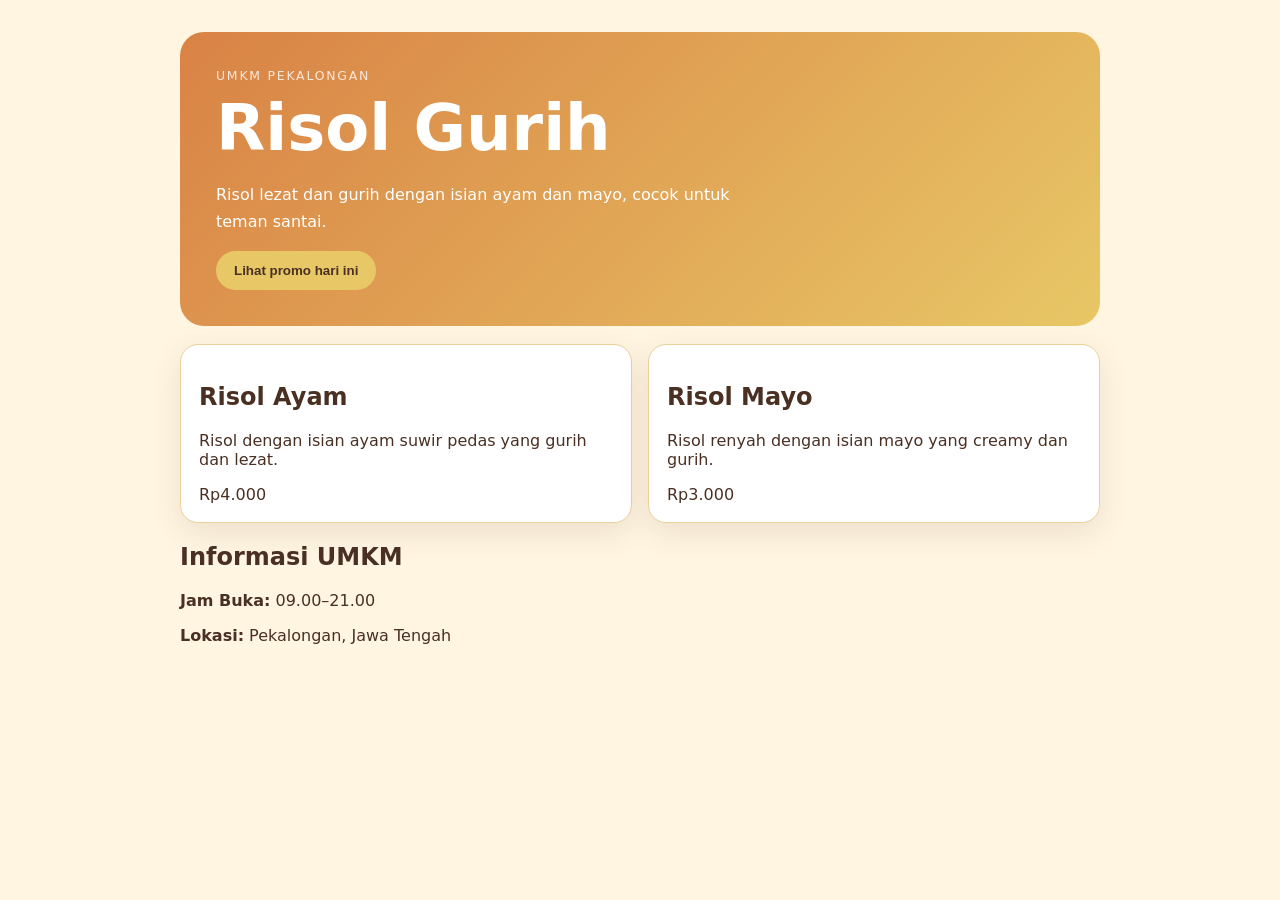
==== index.html @ 4b2d36df "feat: finalisasi website Risol Gurih" ====
<!DOCTYPE html>
<html lang="id">
    <head>
        <meta charset="utf-8">
        <meta name="viewport" content="width=device-width, initial-scale=1">
        <title>Risol gurih Website UMKM</title>
        <link rel="stylesheet" href="css/style.css"/>
    </head>
<body>
    <main class="page">
        <section class="hero">
            <p class="eyebrow">UMKM Pekalongan</p>
            <h1>Risol Gurih</h1>
            <p class="lead">
                Risol lezat dan gurih dengan isian ayam dan mayo, cocok untuk teman santai.
            </p>
            <button id="promoButton" class="cta-button">
                Lihat promo hari ini
            </button>
        </section>

        <section class="products" aria-label="Produk unggulan">
            <article class="product-card">
                <h2>Risol Ayam</h2>
                <p>Risol dengan isian ayam suwir pedas yang gurih dan lezat.</p>
                <span>Rp4.000</span>
            </article>

            <article class="product-card">
                <h2>Risol Mayo</h2>
                <p>Risol renyah dengan isian mayo yang creamy dan gurih.</p>
                <span>Rp3.000</span>
            </article>
        </section>

        <section class="info">
            <h2>Informasi UMKM</h2>
            <p><strong>Jam Buka:</strong> 09.00–21.00</p>
            <p><strong>Lokasi:</strong> Pekalongan, Jawa Tengah</p>
        </section>
    </main>

    <script src="js/script.js"></script>
</body>
</html>
---- css/style.css ----
body {
  margin: 0;
  background: #fff5e1;
  color: #4a3022;
  font-family: system-ui, -apple-system, BlinkMacSystemFont, "Segoe UI", sans-serif;
}

.page {
  max-width: 920px;
  margin: 0 auto;
  padding: 32px 20px;
}

.hero {
  border-radius: 24px;
  background: linear-gradient(135deg, #d98245, #e8c766);
  color: white;
  padding: 36px;
}

.eyebrow {
  margin: 0 0 8px;
  text-transform: uppercase;
  letter-spacing: 0.14em;
  font-size: 0.78rem;
  opacity: 0.8;
}

h1 {
  margin: 0;
  font-size: clamp(2.4rem, 8vw, 4rem);
}

.lead {
  max-width: 560px;
  line-height: 1.7;
}

.cta-button {
  border: 0;
  border-radius: 999px;
  background: #e8c766;
  color: #4a3022;
  padding: 12px 18px;
  font-weight: 700;
  cursor: pointer;
}

.products {
  display: grid;
  grid-template-columns: repeat(auto-fit, minmax(220px, 1fr));
  gap: 16px;
  margin-top: 18px;
}

.product-card {
  border: 1px solid #ead09a;
  border-radius: 18px;
  background: white;
  padding: 18px;
  box-shadow: 0 10px 30px rgb(74 48 34 / 10%);
}
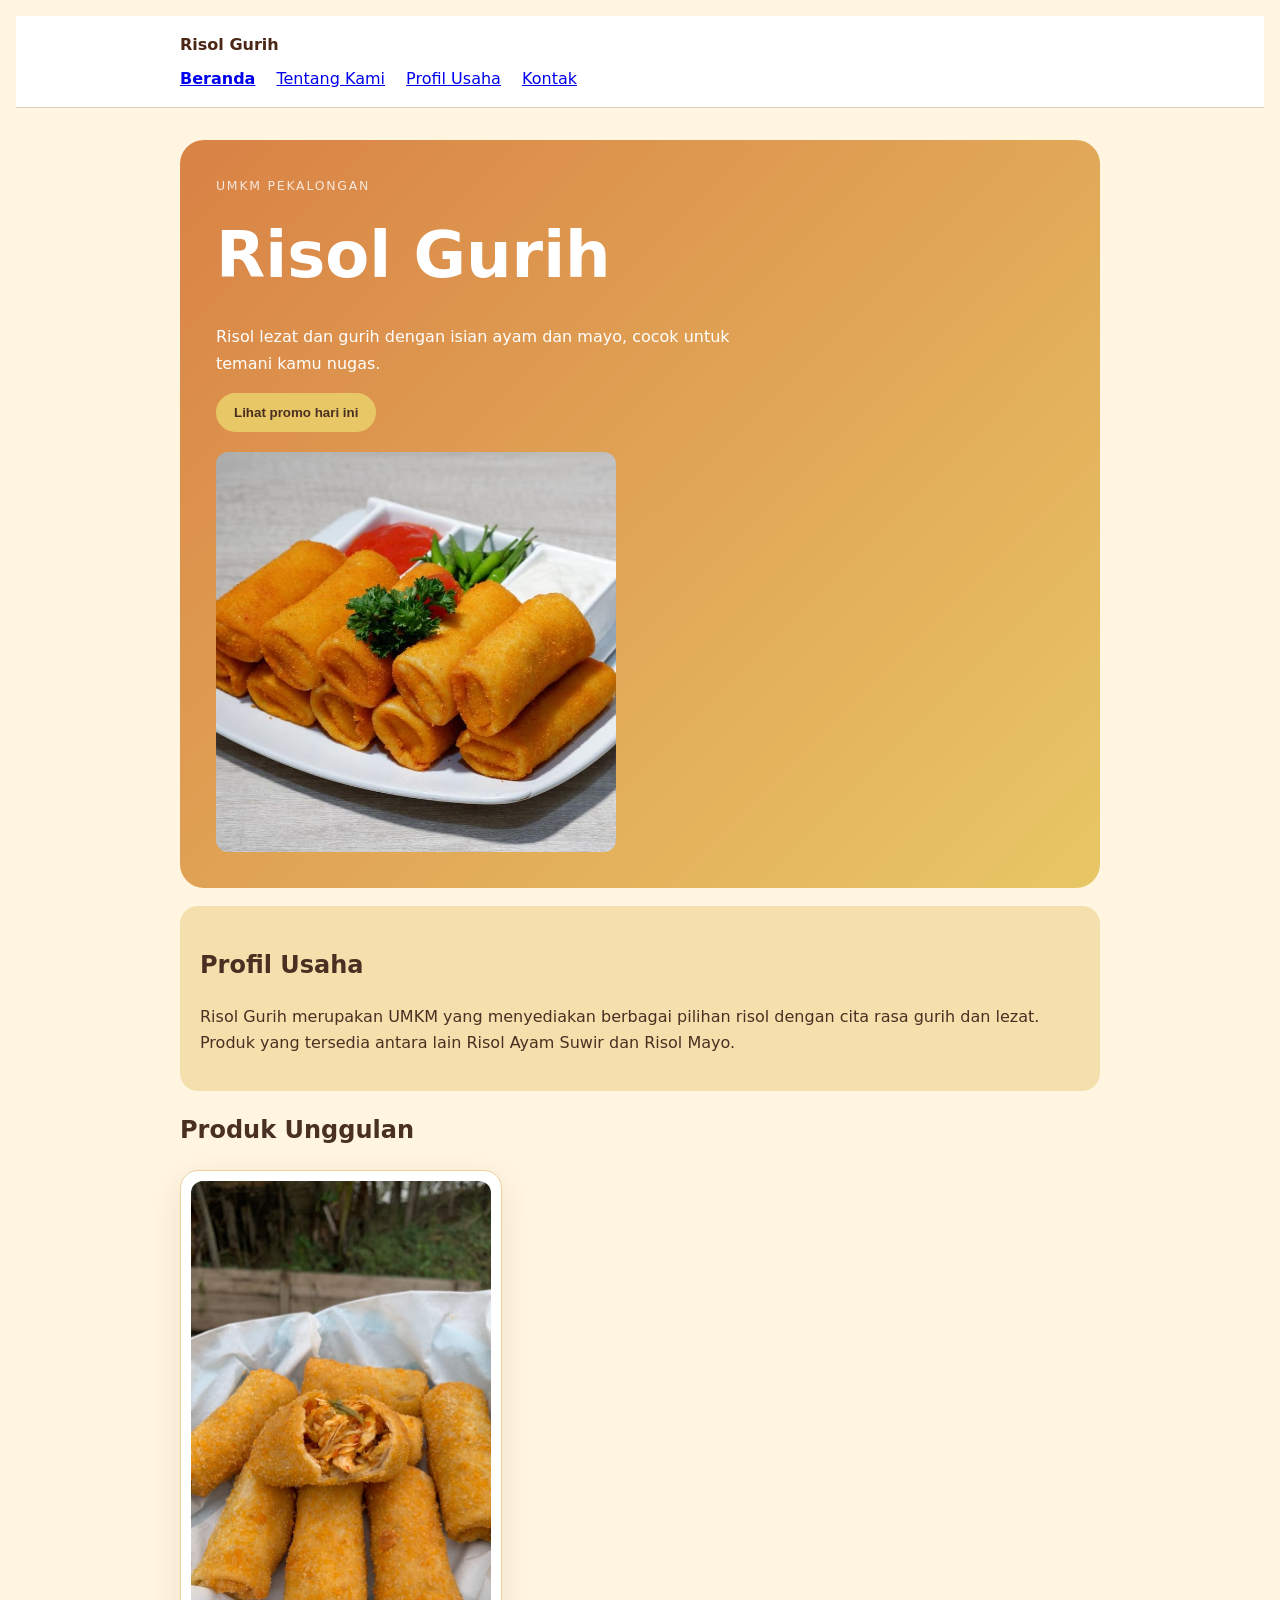
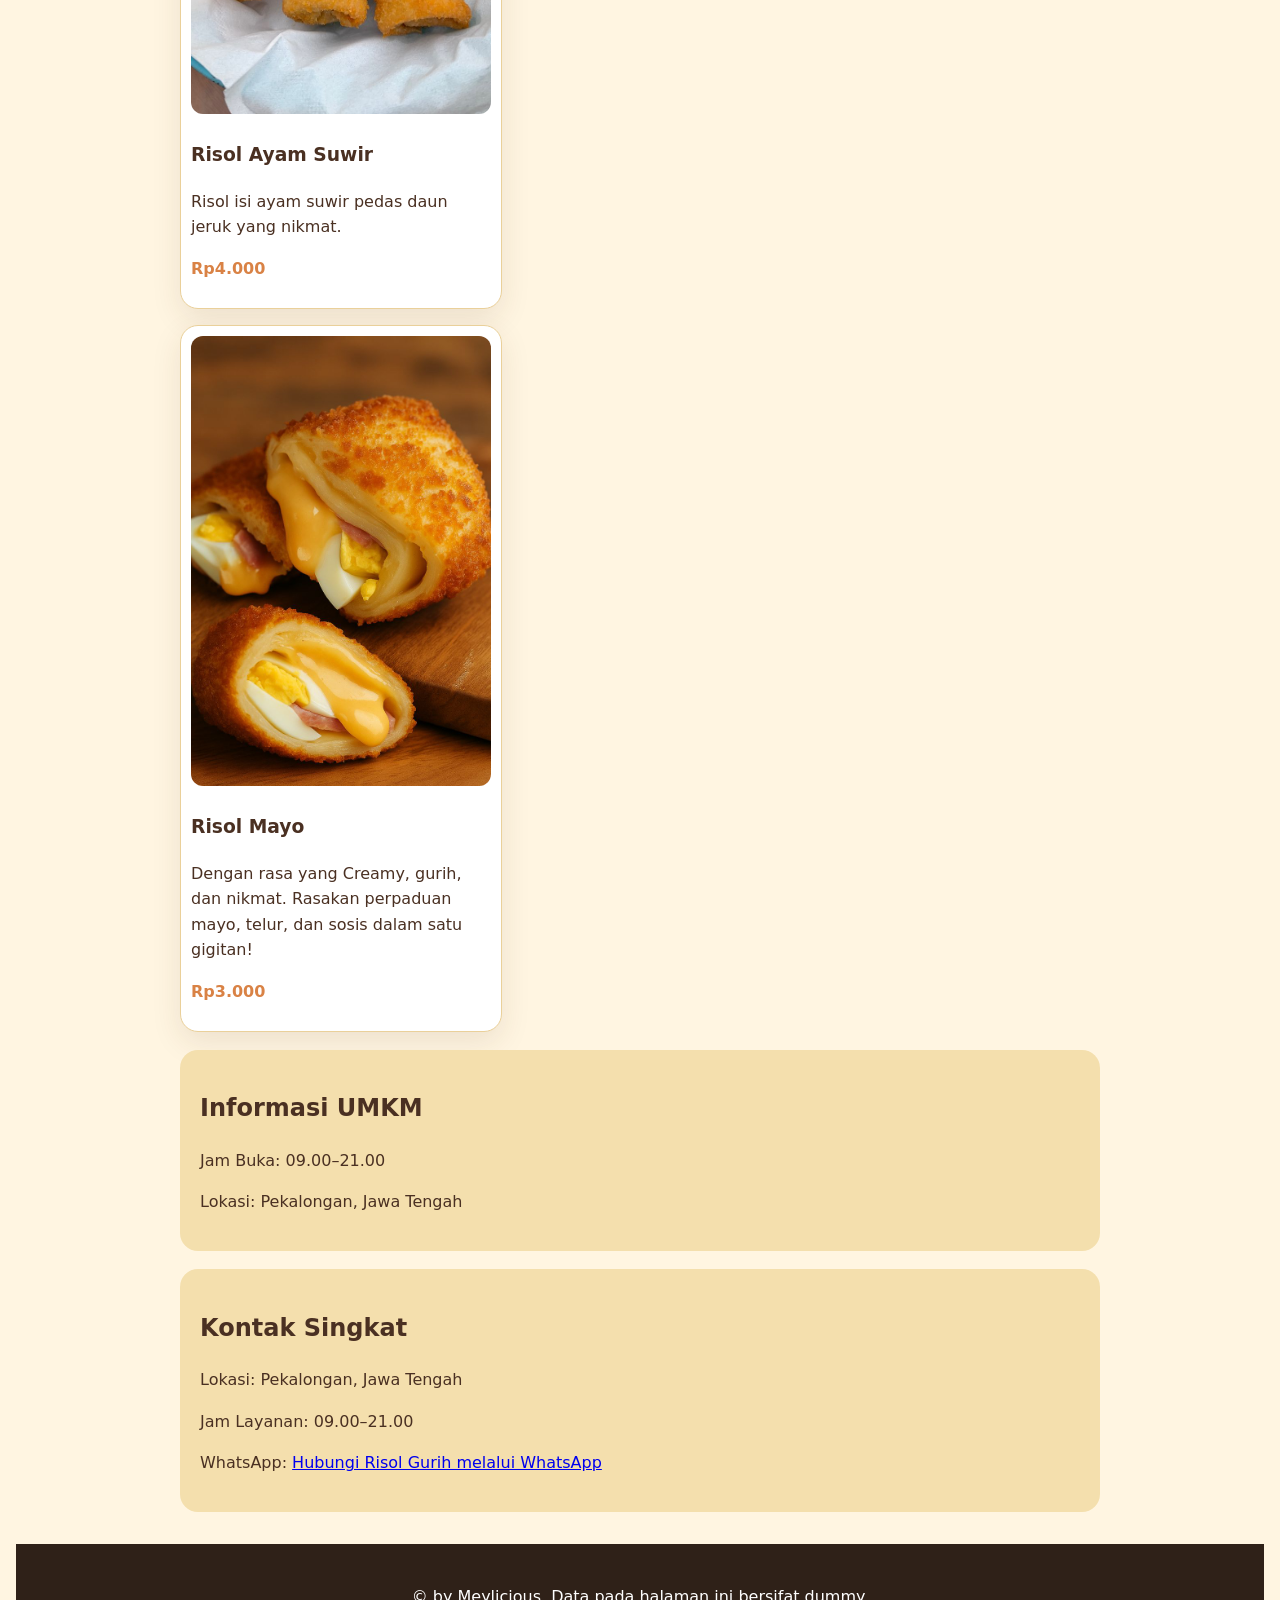
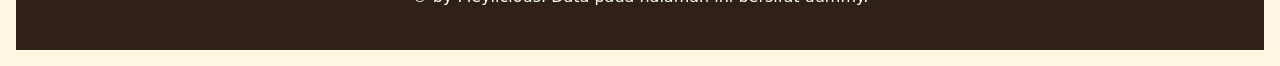
==== commit 4a3e051c: "feat: tambah semantic html dan navigasi dua halaman" ====
--- a/index.html
+++ b/index.html
@@ -7,39 +7,85 @@
         <link rel="stylesheet" href="css/style.css"/>
     </head>
 <body>
-    <main class="page">
-        <section class="hero">
+    <a class="skip-link" href="#konten">Lewati ke konten utama</a>
+   
+    <header class="site-header">
+        <nav class="nav" aria-label="Navigasi utama">
+            <a class="brand" href="index.html">Risol Gurih</a>
+            <ul>
+                <li><a aria-current="page" href="index.html">Beranda</a></li>
+                <li><a href="tentang.html">Tentang Kami</a></li>
+                <li><a href="#profil">Profil Usaha</a></li>
+                <li><a href="#kontak">Kontak</a></li>
+            </ul>
+        </nav>
+    </header>
+
+  <main id="konten" class="page">
+        <section class="hero" aria-labelledby="hero-title">
             <p class="eyebrow">UMKM Pekalongan</p>
-            <h1>Risol Gurih</h1>
+            <h1 id="hero-title">Risol Gurih</h1>
             <p class="lead">
-                Risol lezat dan gurih dengan isian ayam dan mayo, cocok untuk teman santai.
+                Risol lezat dan gurih dengan isian ayam dan mayo, cocok untuk temani kamu nugas.
             </p>
-            <button id="promoButton" class="cta-button">
+            <button id="promoButton" class="cta-button" type="button">
                 Lihat promo hari ini
             </button>
+            <img src="assets/images/etalase-risol.jpg" alt="Etalase Risol Gurih" />
         </section>
 
-        <section class="products" aria-label="Produk unggulan">
-            <article class="product-card">
-                <h2>Risol Ayam</h2>
-                <p>Risol dengan isian ayam suwir pedas yang gurih dan lezat.</p>
-                <span>Rp4.000</span>
+        <section id="profil" class="info">
+            <h2>Profil Usaha</h2>
+            <p>
+                Risol Gurih merupakan UMKM yang menyediakan berbagai pilihan risol
+                dengan cita rasa gurih dan lezat. Produk yang tersedia antara lain
+                Risol Ayam Suwir dan Risol Mayo.
+            </p>
+        </section>
+
+
+    <section class="products" aria-labelledby="produk-title">
+    <h2 id="produk-title">Produk Unggulan</h2>
+
+    <div class="product-list">
+        <article class="product-card">
+    <img src="assets/images/Risol-ayam.jpg" alt="Risol ayam suwir pedas">
+    <h3>Risol Ayam Suwir</h3>
+    <p>Risol isi ayam suwir pedas daun jeruk yang nikmat.</p>
+    <p class="price">Rp4.000</p>
+</article>
+
+        <article class="product-card">
+    <img src="assets/images/Risol-mayo.jpg" alt="Risol mayo berisi mayo, telur, dan sosis">
+    <h3>Risol Mayo</h3>
+    <p>Dengan rasa yang Creamy, gurih, dan nikmat.
+Rasakan perpaduan mayo, telur, dan sosis dalam satu gigitan!</p>
+    <p class="price">Rp3.000</p>
+
             </article>
-
-            <article class="product-card">
-                <h2>Risol Mayo</h2>
-                <p>Risol renyah dengan isian mayo yang creamy dan gurih.</p>
-                <span>Rp3.000</span>
-            </article>
-        </section>
+        </div>
+    </section>
 
         <section class="info">
             <h2>Informasi UMKM</h2>
-            <p><strong>Jam Buka:</strong> 09.00–21.00</p>
-            <p><strong>Lokasi:</strong> Pekalongan, Jawa Tengah</p>
+            <p>Jam Buka: 09.00–21.00</p>
+            <p>Lokasi: Pekalongan, Jawa Tengah</p>
         </section>
+
+       <section id="kontak" class="info">
+    <h2>Kontak Singkat</h2>
+    <p>Lokasi: Pekalongan, Jawa Tengah</p>
+    <p>Jam Layanan: 09.00–21.00</p>
+    <p>
+        WhatsApp:
+        <a href="https://wa.me/6282123456789">Hubungi Risol Gurih melalui WhatsApp</a>
+    </p>
+</section>
     </main>
 
-    <script src="js/script.js"></script>
+    <footer class="site-footer">
+        <p>&copy; by Meylicious. Data pada halaman ini bersifat dummy.</p>
+    </footer>
+<script src="js/script.js"></script>    
 </body>
 </html>
--- a/css/style.css
+++ b/css/style.css
@@ -3,6 +3,8 @@
   background: #fff5e1;
   color: #4a3022;
   font-family: system-ui, -apple-system, BlinkMacSystemFont, "Segoe UI", sans-serif;
+  line-height: 1.6;
+  padding: 1rem;
 }
 
 .page {
@@ -46,17 +48,112 @@
   cursor: pointer;
 }
 
+.hero img {
+  display: block;
+  width: 400px;
+  max-width: 100%;
+  height: auto;
+  border-radius: 12px;
+  margin-top: 20px;
+}
+
 .products {
-  display: grid;
-  grid-template-columns: repeat(auto-fit, minmax(220px, 1fr));
-  gap: 16px;
   margin-top: 18px;
+}
+
+.product-list {
+  margin-top: 16px;
 }
 
 .product-card {
   border: 1px solid #ead09a;
   border-radius: 18px;
   background: white;
-  padding: 18px;
+  width: 300px;
+  padding: 10px;
+  margin-bottom: 16px;
   box-shadow: 0 10px 30px rgb(74 48 34 / 10%);
+}
+
+.product-card img {
+  width: 100%;
+  max-width: 300px;
+  height: auto;
+  border-radius: 12px;
+}
+
+.price {
+  font-weight: 800;
+  color: #d98245;
+}
+
+.skip-link {
+  position: absolute;
+  left: -9999px;
+  padding: 8px 12px;
+  color: white;
+  background: #2f2118;
+}
+
+.skip-link:focus {
+  top: 8px;
+  left: 8px;
+}
+
+.site-header {
+  padding: 16px 20px;
+  background: white;
+  border-bottom: 1px solid #dccbbc;
+}
+
+.nav {
+  max-width: 920px;
+  margin: 0 auto;
+}
+
+.brand {
+  display: inline-block;
+  margin-bottom: 8px;
+  color: #4b2715;
+  font-weight: 800;
+  text-decoration: none;
+}
+
+.nav ul {
+  padding: 0;
+  margin: 0;
+  list-style: none;
+}
+
+.nav li {
+  display: inline-block;
+  margin-right: 1rem;
+}
+
+.nav a {
+  display: inline-block;
+}
+
+.nav a[aria-current="page"] {
+  font-weight: 800;
+}
+
+a:focus-visible,
+button:focus-visible {
+  outline: 3px solid #c2410c;
+  outline-offset: 3px;
+}
+
+.info {
+  margin-top: 18px;
+  padding: 20px;
+  border-radius: 18px;
+  background: #f4dfad;
+}
+
+.site-footer {
+  padding: 24px 20px;
+  color: white;
+  text-align: center;
+  background: #2f2118;
 }
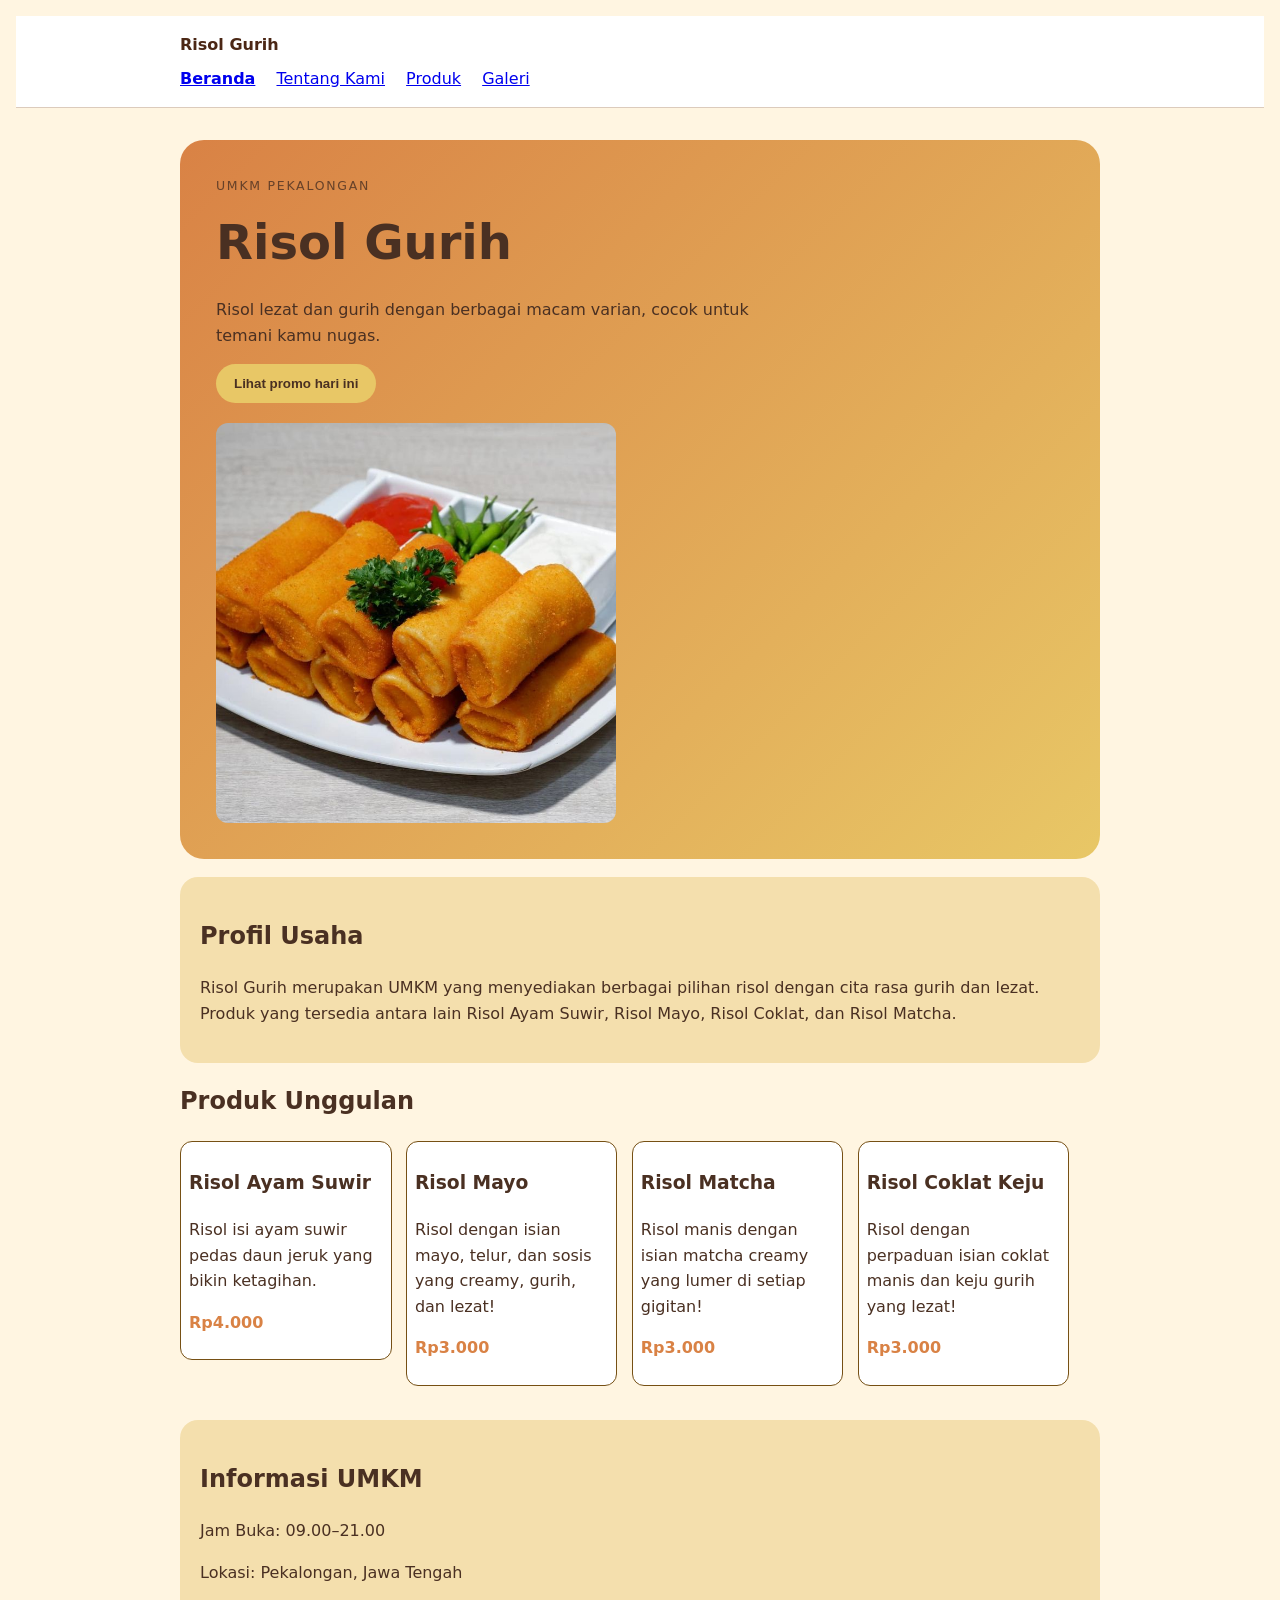
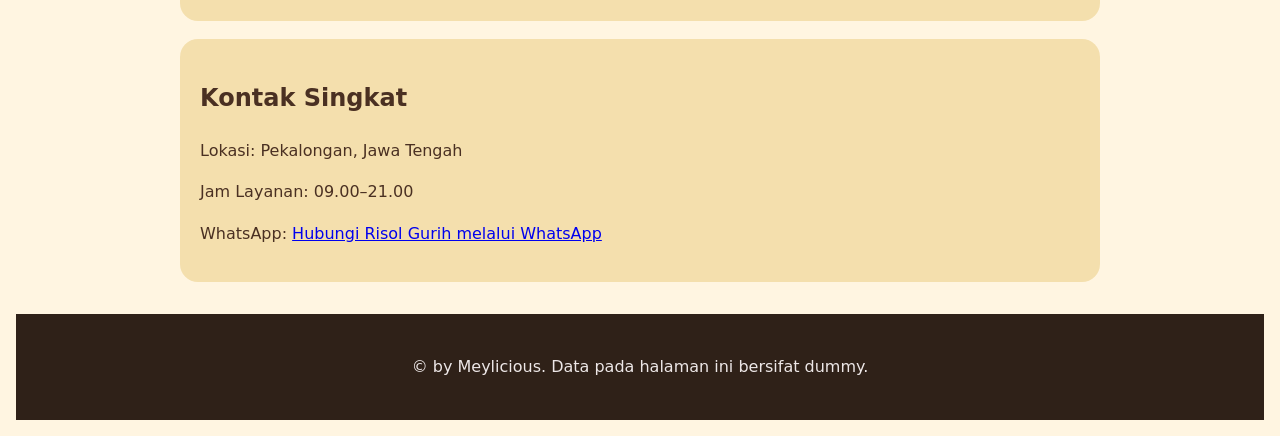
==== commit bd15daeb: "feat(p03): tambah media dan katalog" ====
--- a/index.html
+++ b/index.html
@@ -1,91 +1,138 @@
 <!DOCTYPE html>
 <html lang="id">
-    <head>
-        <meta charset="utf-8">
-        <meta name="viewport" content="width=device-width, initial-scale=1">
-        <title>Risol gurih Website UMKM</title>
-        <link rel="stylesheet" href="css/style.css"/>
-    </head>
+<head>
+    <meta charset="utf-8">
+    <meta name="viewport" content="width=device-width, initial-scale=1">
+    <title>Risol Gurih Website UMKM</title>
+    <link rel="stylesheet" href="css/style.css"/>
+</head>
+
 <body>
     <a class="skip-link" href="#konten">Lewati ke konten utama</a>
-   
+
     <header class="site-header">
         <nav class="nav" aria-label="Navigasi utama">
             <a class="brand" href="index.html">Risol Gurih</a>
+
             <ul>
                 <li><a aria-current="page" href="index.html">Beranda</a></li>
                 <li><a href="tentang.html">Tentang Kami</a></li>
-                <li><a href="#profil">Profil Usaha</a></li>
-                <li><a href="#kontak">Kontak</a></li>
+                <li><a href="produk.html">Produk</a></li>
+                <li><a href="galeri.html">Galeri</a></li>
             </ul>
         </nav>
     </header>
 
-  <main id="konten" class="page">
+    <main id="konten" class="page">
+
         <section class="hero" aria-labelledby="hero-title">
             <p class="eyebrow">UMKM Pekalongan</p>
+
             <h1 id="hero-title">Risol Gurih</h1>
+
             <p class="lead">
-                Risol lezat dan gurih dengan isian ayam dan mayo, cocok untuk temani kamu nugas.
+                Risol lezat dan gurih dengan berbagai macam varian,
+                cocok untuk temani kamu nugas.
             </p>
+
             <button id="promoButton" class="cta-button" type="button">
                 Lihat promo hari ini
             </button>
-            <img src="assets/images/etalase-risol.jpg" alt="Etalase Risol Gurih" />
+
+            <img
+                src="assets/images/etalase-risol.jpg"
+                alt="Etalase Risol Gurih berisi berbagai pilihan risol"
+            />
         </section>
 
-        <section id="profil" class="info">
-            <h2>Profil Usaha</h2>
+        <section id="profil" class="info" aria-labelledby="profil-title">
+            <h2 id="profil-title">Profil Usaha</h2>
+
             <p>
-                Risol Gurih merupakan UMKM yang menyediakan berbagai pilihan risol
-                dengan cita rasa gurih dan lezat. Produk yang tersedia antara lain
-                Risol Ayam Suwir dan Risol Mayo.
+                Risol Gurih merupakan UMKM yang menyediakan berbagai pilihan
+                risol dengan cita rasa gurih dan lezat. Produk yang tersedia
+                antara lain Risol Ayam Suwir, Risol Mayo, Risol Coklat,
+                dan Risol Matcha.
             </p>
         </section>
 
+        <section class="products" aria-labelledby="produk-title">
+            <h2 id="produk-title">Produk Unggulan</h2>
 
-    <section class="products" aria-labelledby="produk-title">
-    <h2 id="produk-title">Produk Unggulan</h2>
+            <div class="product-list">
 
-    <div class="product-list">
-        <article class="product-card">
-    <img src="assets/images/Risol-ayam.jpg" alt="Risol ayam suwir pedas">
-    <h3>Risol Ayam Suwir</h3>
-    <p>Risol isi ayam suwir pedas daun jeruk yang nikmat.</p>
-    <p class="price">Rp4.000</p>
-</article>
+                <article class="product-card">
+                    <h3>Risol Ayam Suwir</h3>
 
-        <article class="product-card">
-    <img src="assets/images/Risol-mayo.jpg" alt="Risol mayo berisi mayo, telur, dan sosis">
-    <h3>Risol Mayo</h3>
-    <p>Dengan rasa yang Creamy, gurih, dan nikmat.
-Rasakan perpaduan mayo, telur, dan sosis dalam satu gigitan!</p>
-    <p class="price">Rp3.000</p>
+                    <p>
+                        Risol isi ayam suwir pedas daun jeruk yang bikin ketagihan.
+                    </p>
 
-            </article>
-        </div>
-    </section>
+                    <p class="price">Rp4.000</p>
+                </article>
 
-        <section class="info">
-            <h2>Informasi UMKM</h2>
+                <article class="product-card">
+                    <h3>Risol Mayo</h3>
+
+                    <p>
+                        Risol dengan isian mayo, telur, dan sosis yang creamy, gurih, dan lezat!
+                    </p>
+
+                    <p class="price">Rp3.000</p>
+                </article>
+
+                <article class="product-card">
+                    <h3>Risol Matcha</h3>
+
+                    <p>
+                        Risol manis dengan isian matcha creamy yang lumer di setiap gigitan!
+                    </p>
+
+                    <p class="price">Rp3.000</p>
+                </article>
+
+                <article class="product-card">
+                    <h3>Risol Coklat Keju</h3>
+
+                    <p>
+                        Risol dengan perpaduan isian coklat manis dan keju gurih yang lezat!
+                    </p>
+
+                    <p class="price">Rp3.000</p>
+                </article>
+
+            </div>
+        </section>
+
+        <section class="info" aria-labelledby="informasi-title">
+            <h2 id="informasi-title">Informasi UMKM</h2>
+
             <p>Jam Buka: 09.00–21.00</p>
             <p>Lokasi: Pekalongan, Jawa Tengah</p>
         </section>
 
-       <section id="kontak" class="info">
-    <h2>Kontak Singkat</h2>
-    <p>Lokasi: Pekalongan, Jawa Tengah</p>
-    <p>Jam Layanan: 09.00–21.00</p>
-    <p>
-        WhatsApp:
-        <a href="https://wa.me/6282123456789">Hubungi Risol Gurih melalui WhatsApp</a>
-    </p>
-</section>
+        <section id="kontak" class="info" aria-labelledby="kontak-title">
+            <h2 id="kontak-title">Kontak Singkat</h2>
+
+            <p>Lokasi: Pekalongan, Jawa Tengah</p>
+            <p>Jam Layanan: 09.00–21.00</p>
+
+            <p>
+                WhatsApp:
+                <a href="https://wa.me/6282123456789">
+                    Hubungi Risol Gurih melalui WhatsApp
+                </a>
+            </p>
+        </section>
+
     </main>
 
     <footer class="site-footer">
-        <p>&copy; by Meylicious. Data pada halaman ini bersifat dummy.</p>
+        <p>
+            &copy; by Meylicious. Data pada halaman ini bersifat dummy.
+        </p>
     </footer>
-<script src="js/script.js"></script>    
+
+    <script src="js/script.js"></script>
 </body>
 </html>
--- a/css/style.css
+++ b/css/style.css
@@ -1,3 +1,4 @@
+
 body {
   margin: 0;
   background: #fff5e1;
@@ -16,7 +17,6 @@
 .hero {
   border-radius: 24px;
   background: linear-gradient(135deg, #d98245, #e8c766);
-  color: white;
   padding: 36px;
 }
 
@@ -30,12 +30,11 @@
 
 h1 {
   margin: 0;
-  font-size: clamp(2.4rem, 8vw, 4rem);
+  font-size: 3rem;
 }
 
 .lead {
   max-width: 560px;
-  line-height: 1.7;
 }
 
 .cta-button {
@@ -57,6 +56,15 @@
   margin-top: 20px;
 }
 
+.foto-tentang {
+  display: block;
+  width: 400px;
+  max-width: 100%;
+  height: auto;
+  border-radius: 12px;
+  margin-top: 20px;
+}
+
 .products {
   margin-top: 18px;
 }
@@ -66,20 +74,15 @@
 }
 
 .product-card {
-  border: 1px solid #ead09a;
-  border-radius: 18px;
+  display: inline-block;
+  vertical-align: top;
+  box-sizing: border-box;
+  width: 23%;
+  padding: 8px;
+  margin: 0 1% 16px 0;
+  border: 1px solid #765014;
+  border-radius: 12px;
   background: white;
-  width: 300px;
-  padding: 10px;
-  margin-bottom: 16px;
-  box-shadow: 0 10px 30px rgb(74 48 34 / 10%);
-}
-
-.product-card img {
-  width: 100%;
-  max-width: 300px;
-  height: auto;
-  border-radius: 12px;
 }
 
 .price {
@@ -153,7 +156,79 @@
 
 .site-footer {
   padding: 24px 20px;
-  color: white;
+ color: #ede7e7;
   text-align: center;
   background: #2f2118;
+}
+
+.gallery-list {
+  margin-top: 16px;
+}
+
+.media-card {
+  display: inline-block;
+  vertical-align: top;
+  box-sizing: border-box;
+  width: 23%;
+  margin: 0 1% 20px 0;
+  padding: 10px;
+  background: #ffd797;
+  border-radius: 15px;
+}
+
+.media-card img {
+  width: 100%;
+  height: auto;
+  display: block;
+}
+
+img {
+  max-width: 100%;
+  height: auto;
+}
+
+figure {
+  margin: 0 0 24px;
+}
+
+figcaption {
+  margin-top: 8px;
+  color: #6b5b52;
+}
+
+table {
+  width: 100%;
+  border-collapse: collapse;
+}
+
+caption {
+  margin-bottom: 8px;
+  font-weight: 700;
+  text-align: left;
+}
+
+th,
+td {
+  padding: 10px;
+  text-align: left;
+  border: 1px solid #dccbbc;
+}
+
+.owner-card {
+  max-width: 300px;
+  margin: 24px auto;
+  padding: 10px;
+  text-align: center;
+  background: #f9f8f6;
+  border: 1px solid #dccbbc;
+  border-radius: 18px;
+}
+
+.owner-card img {
+  display: block;
+  width: 100%;
+  max-width: 300px;
+  height: auto;
+  margin: 0 auto;
+  border-radius: 12px;
 }
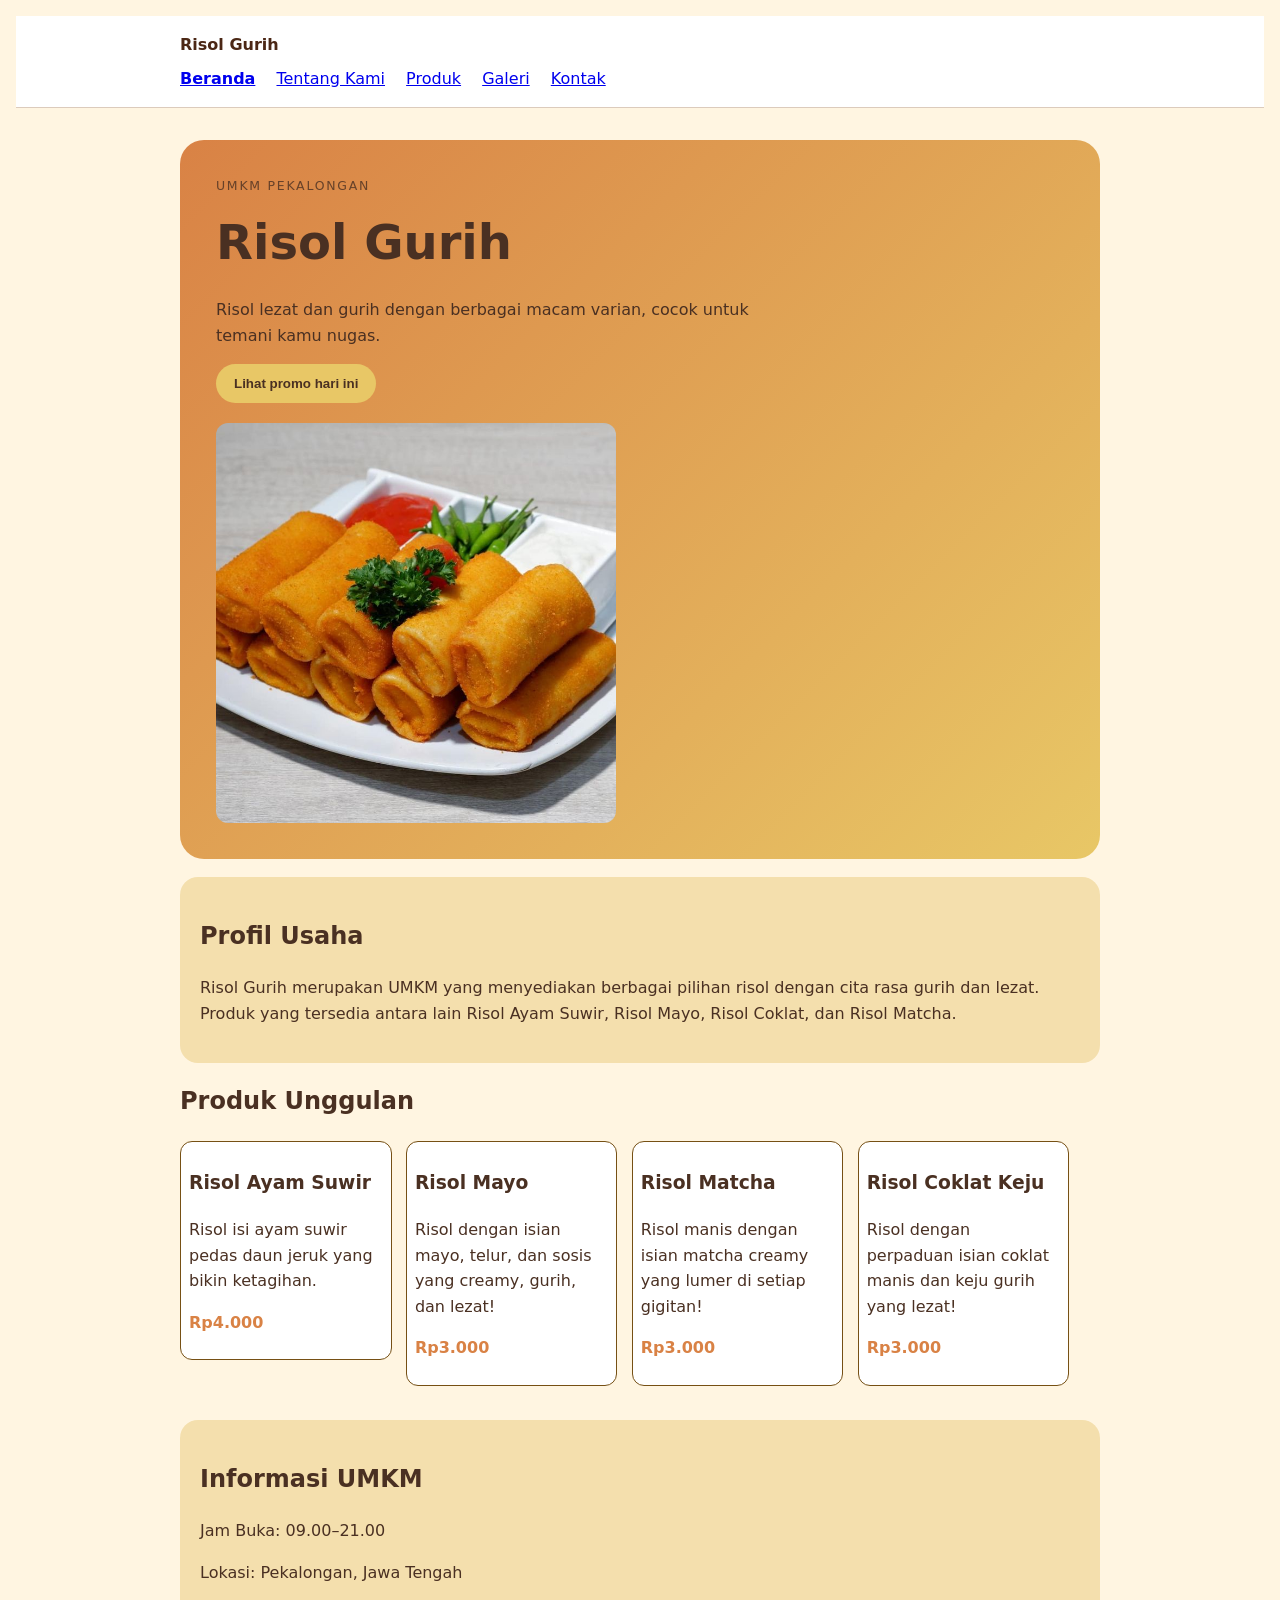
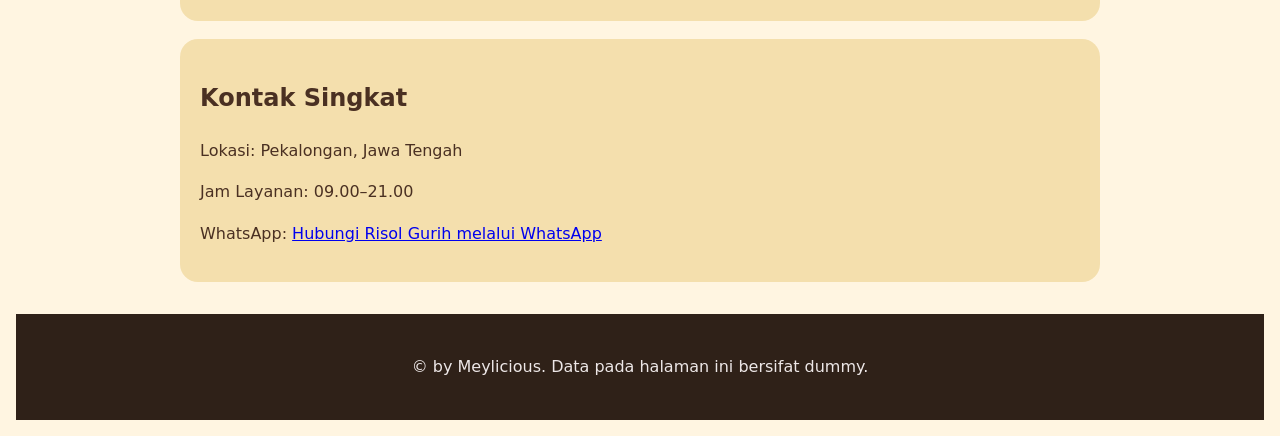
==== commit 4217004a: "feat: tambah form kontak aksesibel dan preview" ====
--- a/index.html
+++ b/index.html
@@ -19,6 +19,7 @@
                 <li><a href="tentang.html">Tentang Kami</a></li>
                 <li><a href="produk.html">Produk</a></li>
                 <li><a href="galeri.html">Galeri</a></li>
+                 <li><a href="kontak.html">Kontak</a></li>
             </ul>
         </nav>
     </header>
--- a/css/style.css
+++ b/css/style.css
@@ -231,4 +231,40 @@
   height: auto;
   margin: 0 auto;
   border-radius: 12px;
+}
+.field { 
+    margin-bottom: 16px; 
+}
+
+.field label { 
+    display: block; 
+    margin-bottom: 6px; 
+}
+
+#form-kontak {
+    padding: 24px;
+    background: #ffffff;
+    border: 1px solid #dccbbc;
+    border-radius: 18px;
+}
+
+fieldset {
+    margin: 0 0 16px;
+    padding: 16px;
+    border: 1px solid #e8bcbc;
+    border-radius: 12px;
+    background: #fffafa;
+}
+
+fieldset legend {
+    padding: 0 8px;
+    font-weight: 700;
+}
+
+#preview-form {
+    padding: 16px;
+    white-space: pre-wrap;
+    background: white;
+    border: 1px solid #dccbbc;
+    border-radius: 12px;
 }
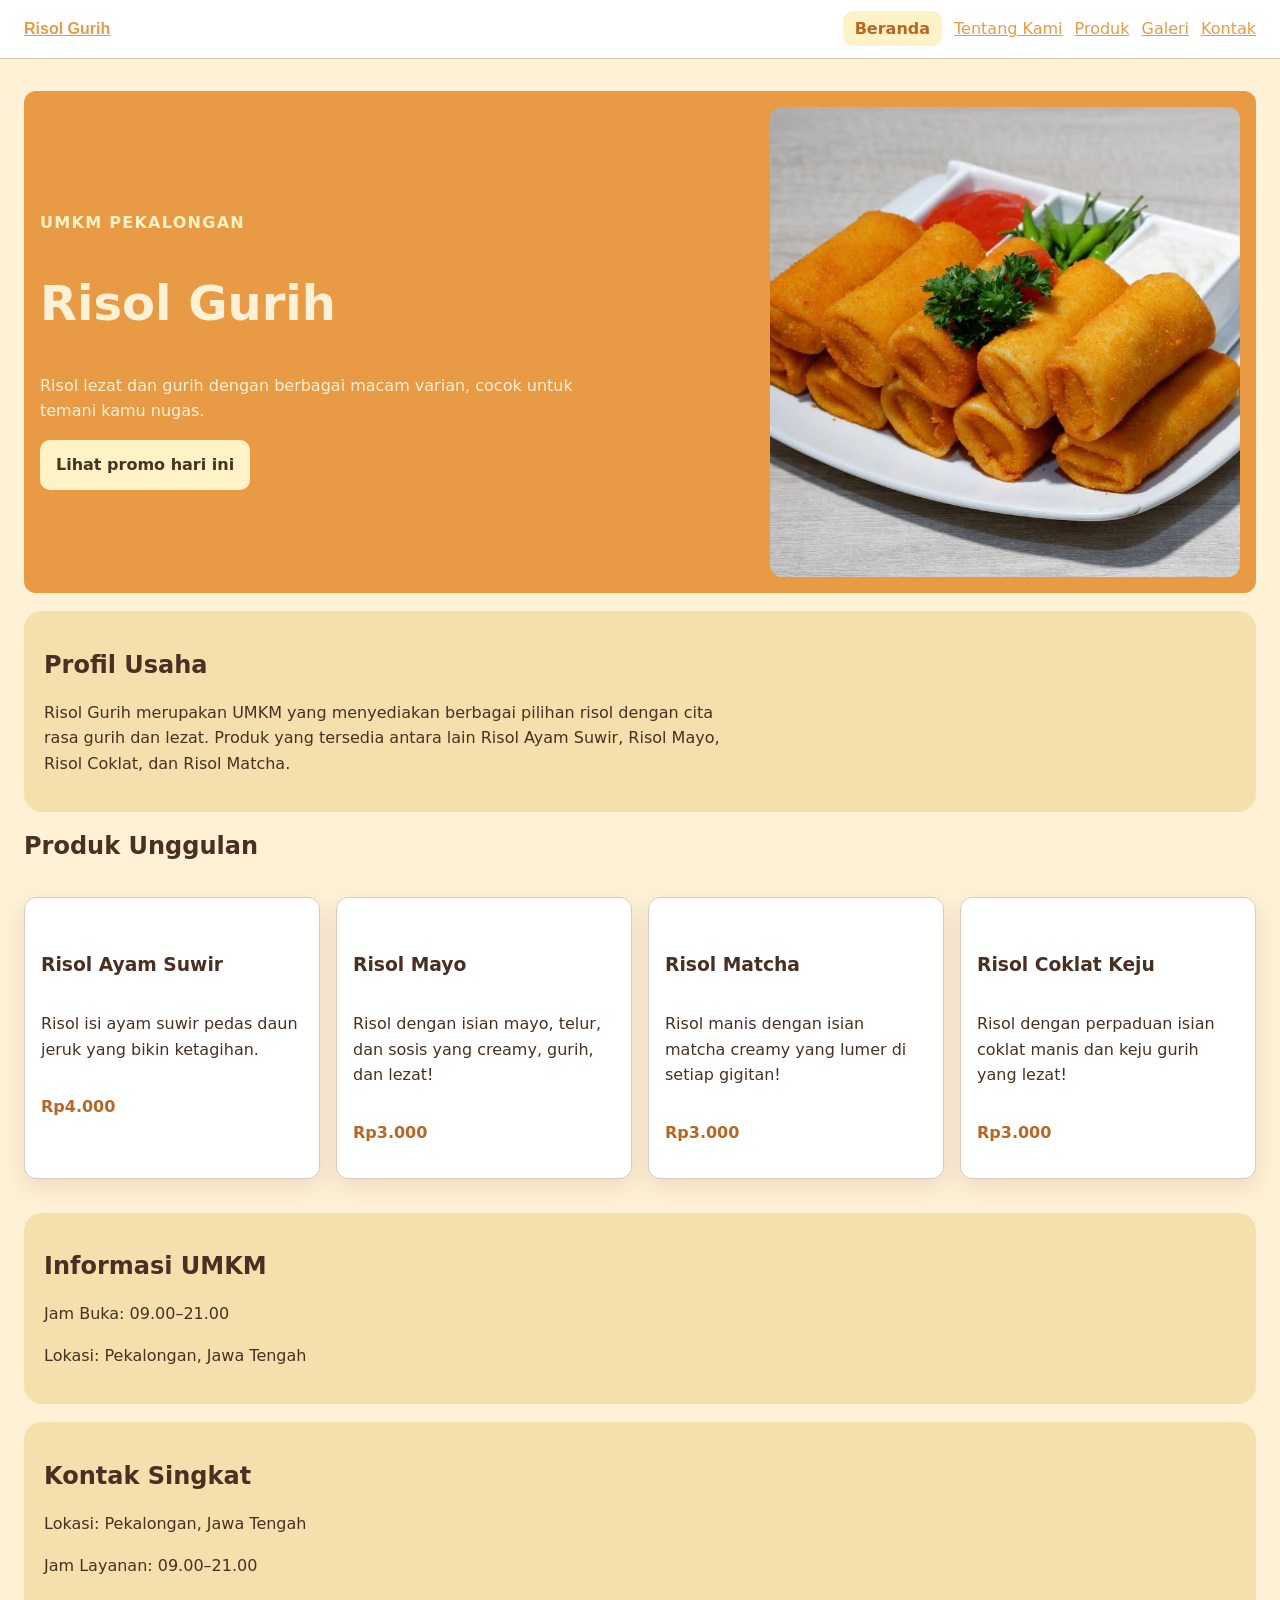
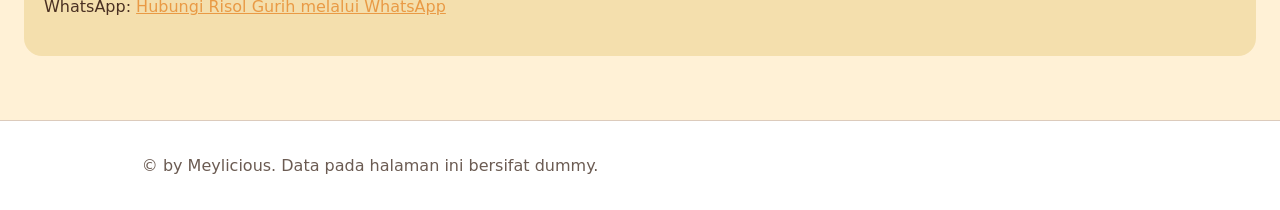
==== commit e12e2a16: "P06 feat: layout grid dan flexbox" ====
--- a/index.html
+++ b/index.html
@@ -27,24 +27,27 @@
     <main id="konten" class="page">
 
         <section class="hero" aria-labelledby="hero-title">
-            <p class="eyebrow">UMKM Pekalongan</p>
+    <div class="hero-content">
+        <p class="eyebrow">UMKM Pekalongan</p>
 
-            <h1 id="hero-title">Risol Gurih</h1>
+        <h1 id="hero-title">Risol Gurih</h1>
 
-            <p class="lead">
-                Risol lezat dan gurih dengan berbagai macam varian,
-                cocok untuk temani kamu nugas.
-            </p>
+        <p class="lead">
+            Risol lezat dan gurih dengan berbagai macam varian,
+            cocok untuk temani kamu nugas.
+        </p>
 
-            <button id="promoButton" class="cta-button" type="button">
-                Lihat promo hari ini
-            </button>
+        <button id="promoButton" class="cta-button" type="button">
+            Lihat promo hari ini
+        </button>
+    </div>
 
-            <img
-                src="assets/images/etalase-risol.jpg"
-                alt="Etalase Risol Gurih berisi berbagai pilihan risol"
-            />
-        </section>
+    <img
+        class="hero-image"
+        src="assets/images/etalase-risol.jpg"
+        alt="Etalase Risol Gurih berisi berbagai pilihan risol"
+    />
+</section>
 
         <section id="profil" class="info" aria-labelledby="profil-title">
             <h2 id="profil-title">Profil Usaha</h2>
@@ -60,7 +63,7 @@
         <section class="products" aria-labelledby="produk-title">
             <h2 id="produk-title">Produk Unggulan</h2>
 
-            <div class="product-list">
+            <div class="product-grid">
 
                 <article class="product-card">
                     <h3>Risol Ayam Suwir</h3>
--- a/css/style.css
+++ b/css/style.css
@@ -1,68 +1,82 @@
+:root {
+  --color-primary: #e99a45;
+  --color-primary-strong: #b96524;
+  --color-text: #4a3022;
+  --color-muted: #6b5b52;
+  --color-surface: #ffffff;
+  --color-surface-soft: #fff1d6;
+  --color-border: #dccbbc;
+  --color-focus: #1d4ed8;
+  --space-1: 0.5rem;
+  --space-2: 0.75rem;
+  --space-3: 1rem;
+  --space-4: 1.5rem;
+  --space-5: 2rem;
+  --radius-sm: 0.625rem;
+  --radius-md: 0.75rem;
+  --shadow-card: 0 0.5rem 1.5rem rgb(47 33 24 / 0.1);
+}
+
+*,
+*::before,
+*::after {
+  box-sizing: border-box;
+}
+
+html { color-scheme: light; }
 
 body {
   margin: 0;
-  background: #fff5e1;
-  color: #4a3022;
+  color: var(--color-text);
+  background: var(--color-surface-soft);
   font-family: system-ui, -apple-system, BlinkMacSystemFont, "Segoe UI", sans-serif;
+  font-size: 1rem;
   line-height: 1.6;
-  padding: 1rem;
-}
-
-.page {
-  max-width: 920px;
-  margin: 0 auto;
-  padding: 32px 20px;
 }
 
 .hero {
-  border-radius: 24px;
-  background: linear-gradient(135deg, #d98245, #e8c766);
-  padding: 36px;
-}
-
+  display: grid;
+  grid-template-columns: 1.2fr 0.8fr;
+  gap: var(--space-4);
+  align-items: center;
+  padding: var(--space-3);
+  background: var(--color-primary);
+  border-radius: var(--radius-md);
+  color: #fff1d6;
+}
 .eyebrow {
-  margin: 0 0 8px;
+  color: var(--color-primary);
+  font-weight: 800;
+  letter-spacing: 0.08em;
   text-transform: uppercase;
-  letter-spacing: 0.14em;
-  font-size: 0.78rem;
-  opacity: 0.8;
+}
+
+.hero .eyebrow {
+  color: #fef3c7;
 }
 
 h1 {
-  margin: 0;
-  font-size: 3rem;
+  font-size: clamp(2rem, 6vw, 3rem);
+}
+h1,
+h2,
+h3 {
+  line-height: 1.2;
+  text-wrap: balance;
+}
+
+p,
+li {
+  max-width: 68ch;
 }
 
 .lead {
   max-width: 560px;
 }
 
-.cta-button {
-  border: 0;
-  border-radius: 999px;
-  background: #e8c766;
-  color: #4a3022;
-  padding: 12px 18px;
-  font-weight: 700;
-  cursor: pointer;
-}
-
-.hero img {
-  display: block;
-  width: 400px;
-  max-width: 100%;
-  height: auto;
-  border-radius: 12px;
-  margin-top: 20px;
-}
-
-.foto-tentang {
-  display: block;
-  width: 400px;
-  max-width: 100%;
-  height: auto;
-  border-radius: 12px;
-  margin-top: 20px;
+.hero-image {
+ width: 100%; 
+ border-radius: var(--radius-md); 
 }
 
 .products {
@@ -73,79 +87,114 @@
   margin-top: 16px;
 }
 
-.product-card {
+.price {
+  color: var(--color-primary-strong);
+  font-weight: 800;
+}
+
+.button,
+button {
   display: inline-block;
-  vertical-align: top;
-  box-sizing: border-box;
-  width: 23%;
-  padding: 8px;
-  margin: 0 1% 16px 0;
-  border: 1px solid #765014;
-  border-radius: 12px;
-  background: white;
-}
-
-.price {
-  font-weight: 800;
-  color: #d98245;
+  padding: var(--space-2) var(--space-3);
+  color: var(--color-surface);
+  font: inherit;
+  font-weight: 700;
+  text-decoration: none;
+  cursor: pointer;
+  background: var(--color-primary);
+  border: 0;
+  border-radius: var(--radius-sm);
+}
+
+.button:hover,
+button:hover {
+  color: var(--color-surface);
+  background: var(--color-primary-strong);
+}
+
+.hero button {
+  color: var(--color-text);
+  background: #fef3c7;
+}
+
+.hero button:hover {
+  color: var(--color-text);
+  background: #fde68a;
 }
 
 .skip-link {
   position: absolute;
-  left: -9999px;
-  padding: 8px 12px;
-  color: white;
-  background: #2f2118;
+  top: -5rem;
+  left: var(--space-3);
+  padding: var(--space-2) var(--space-3);
+  color: var(--color-surface);
+  background: var(--color-text);
 }
 
 .skip-link:focus {
-  top: 8px;
-  left: 8px;
-}
-
-.site-header {
-  padding: 16px 20px;
-  background: white;
-  border-bottom: 1px solid #dccbbc;
+  top: var(--space-3);
+}
+
+.site-header,
+.site-footer {
+  padding: var(--space-3) var(--space-4);
+  background: var(--color-surface);
+  border-bottom: 1px solid var(--color-border);
 }
 
 .nav {
-  max-width: 920px;
-  margin: 0 auto;
+  display: flex;
+  gap: var(--space-3);
+  align-items: center;
+  justify-content: space-between;
 }
 
 .brand {
-  display: inline-block;
-  margin-bottom: 8px;
-  color: #4b2715;
-  font-weight: 800;
+  margin-bottom: 0;
+  font-family: Arial, sans-serif;
+  font-weight: bold;
+}
+
+.nav ul {
+  display: flex;
+  gap: var(--space-2);
+  flex-wrap: wrap;
+  margin: 0;
+  padding: 0;
+  list-style: none;
+}
+
+.nav li {
+  margin: 0;
+}
+
+.nav a[aria-current="page"] {
+  padding: var(--space-1) var(--space-2);
+  color: var(--color-primary-strong);
+  font-weight: 700;
   text-decoration: none;
-}
-
-.nav ul {
-  padding: 0;
-  margin: 0;
-  list-style: none;
-}
-
-.nav li {
-  display: inline-block;
-  margin-right: 1rem;
-}
-
-.nav a {
-  display: inline-block;
-}
-
-.nav a[aria-current="page"] {
-  font-weight: 800;
-}
-
-a:focus-visible,
-button:focus-visible {
-  outline: 3px solid #c2410c;
-  outline-offset: 3px;
-}
+  background: #fef3c7;
+  border-radius: var(--radius-sm);
+}
+
+.page {
+  width: 100%;
+  max-width: 100%;
+  padding: var(--space-4);
+  padding-block: var(--space-5);
+}
+
+a { 
+  color: var(--color-primary); 
+}
+
+a:hover { 
+  color: var(--color-primary-strong); 
+}
+
+:focus-visible { 
+  outline: 3px solid var(--color-focus); 
+  outline-offset: 3px; }
 
 .info {
   margin-top: 18px;
@@ -155,63 +204,113 @@
 }
 
 .site-footer {
-  padding: 24px 20px;
- color: #ede7e7;
+  margin-top: var(--space-5);
+  color: var(--color-muted);
   text-align: center;
-  background: #2f2118;
-}
-
-.gallery-list {
-  margin-top: 16px;
-}
-
-.media-card {
-  display: inline-block;
-  vertical-align: top;
-  box-sizing: border-box;
-  width: 23%;
-  margin: 0 1% 20px 0;
-  padding: 10px;
-  background: #ffd797;
-  border-radius: 15px;
+  border-top: 1px solid var(--color-border);
+  border-bottom: 0;
+}
+
+.product-grid {
+  display: grid;
+  grid-template-columns: repeat(4, minmax(0, 1fr));
+  gap: var(--space-3);
+}
+.gallery-grid {
+  display: grid;
+  grid-template-columns: repeat(2, minmax(0, 1fr));
+  gap: var(--space-3);
+}
+
+.product-card,
+.media-card,
+table,
+form {
+  margin-block: var(--space-3);
+  padding: var(--space-3);
+  background: var(--color-surface);
+  border: 1px solid var(--color-border);
+  border-radius: var(--radius-md);
+  box-shadow: var(--shadow-card);
+}
+
+.product-card {
+  display: flex;
+  flex-direction: column;
+  position: relative;
+}
+
+.product-badge {
+  position: absolute;
+  top: var(--space-3);
+  left: var(--space-3);
+  padding: 0.2rem 0.65rem;
+  color: var(--color-primary-strong);
+  font-size: 0.8rem;
+  font-weight: 800;
+  background: #fef3c7;
+  border-radius: 999px;
+}
+
+.product-card h3 {
+  margin-top: 2.5rem;
+}
+
+.card-actions {
+  display: flex;
+  gap: var(--space-2);
+  align-items: center;
+  flex-wrap: wrap;
+  margin-top: auto;
+}
+
+figure {
+  margin-inline: 0;
+}
+
+figcaption,
+caption {
+  color: var(--color-muted);
+}
+
+table {
+  width: 100%;
+  border-collapse: collapse;
+  border-radius: 0;
+}
+
+caption {
+  margin-bottom: var(--space-2);
+  font-weight: 700;
+  text-align: left;
+}
+
+th,
+td {
+  padding: var(--space-2);
+  text-align: left;
+  border: 1px solid var(--color-border);
+}
+
+th {
+  background: var(--color-surface-soft);
 }
 
 .media-card img {
   width: 100%;
   height: auto;
   display: block;
+}
+
+.media-card {
+  display: flex;
+  flex-direction: column;
+  gap: var(--space-2);
 }
 
 img {
   max-width: 100%;
   height: auto;
-}
-
-figure {
-  margin: 0 0 24px;
-}
-
-figcaption {
-  margin-top: 8px;
-  color: #6b5b52;
-}
-
-table {
-  width: 100%;
-  border-collapse: collapse;
-}
-
-caption {
-  margin-bottom: 8px;
-  font-weight: 700;
-  text-align: left;
-}
-
-th,
-td {
-  padding: 10px;
-  text-align: left;
-  border: 1px solid #dccbbc;
 }
 
 .owner-card {
@@ -232,13 +331,52 @@
   margin: 0 auto;
   border-radius: 12px;
 }
-.field { 
-    margin-bottom: 16px; 
-}
-
-.field label { 
-    display: block; 
-    margin-bottom: 6px; 
+
+.field {
+  margin-bottom: var(--space-3);
+}
+
+.field label,
+legend {
+  display: block;
+  margin-bottom: var(--space-1);
+  font-weight: 700;
+}
+
+.field input,
+.field select,
+.field textarea {
+  width: 100%;
+  padding: var(--space-2);
+  color: inherit;
+  font: inherit;
+  background: var(--color-surface);
+  border: 1px solid var(--color-border);
+  border-radius: var(--radius-sm);
+}
+
+input[type="radio"],
+input[type="checkbox"] {
+  width: auto;
+}
+
+fieldset {
+  margin: 0 0 var(--space-3);
+  padding: var(--space-3);
+  border: 1px solid var(--color-border);
+  border-radius: var(--radius-sm);
+}
+
+audio {
+  max-width: 100%;
+}
+
+#preview-form {
+  padding: var(--space-3);
+  white-space: pre-wrap;
+  background: var(--color-surface);
+  border: 1px solid var(--color-border);
+  border-radius: var(--radius-sm);
 }
 
 #form-kontak {
@@ -248,23 +386,66 @@
     border-radius: 18px;
 }
 
-fieldset {
-    margin: 0 0 16px;
-    padding: 16px;
-    border: 1px solid #e8bcbc;
-    border-radius: 12px;
-    background: #fffafa;
-}
-
-fieldset legend {
-    padding: 0 8px;
-    font-weight: 700;
-}
-
-#preview-form {
-    padding: 16px;
-    white-space: pre-wrap;
-    background: white;
-    border: 1px solid #dccbbc;
-    border-radius: 12px;
+.form-actions {
+  display: flex;
+  gap: var(--space-2);
+  align-items: center;
+  flex-wrap: wrap;
+  margin-top: var(--space-3);
+}
+
+.tentang-grid {
+  display: grid;
+  grid-template-columns: 1.2fr 0.8fr;
+  gap: var(--space-4);
+  align-items: center;
+}
+
+.tentang-content {
+  display: flex;
+  flex-direction: column;
+  gap: var(--space-2);
+}
+
+.tentang-media {
+  position: relative;
+}
+
+.badge-tentang {
+  position: absolute;
+  top: var(--space-2);
+  left: var(--space-2);
+  padding: 0.25rem var(--space-2);
+  color: var(--color-primary-strong);
+  font-size: 0.875rem;
+  font-weight: 800;
+  background: #fef3c7;
+  border-radius: 999px;
+  z-index: 1;
+}
+
+.foto-tentang {
+  display: block;
+  width: 100%;
+  height: auto;
+  border-radius: var(--radius-md);
+}
+
+.nilai-list {
+  display: flex;
+  gap: var(--space-3);
+  flex-wrap: wrap;
+  margin: 0;
+  padding: 0;
+  list-style: none;
+}
+
+.nilai-list li {
+  flex: 1 1 12rem;
+  padding: var(--space-3);
+  background: var(--color-surface);
+  border: 1px solid var(--color-border);
+  border-radius: var(--radius-md);
+  box-shadow: var(--shadow-card);
+  margin: 0;
 }
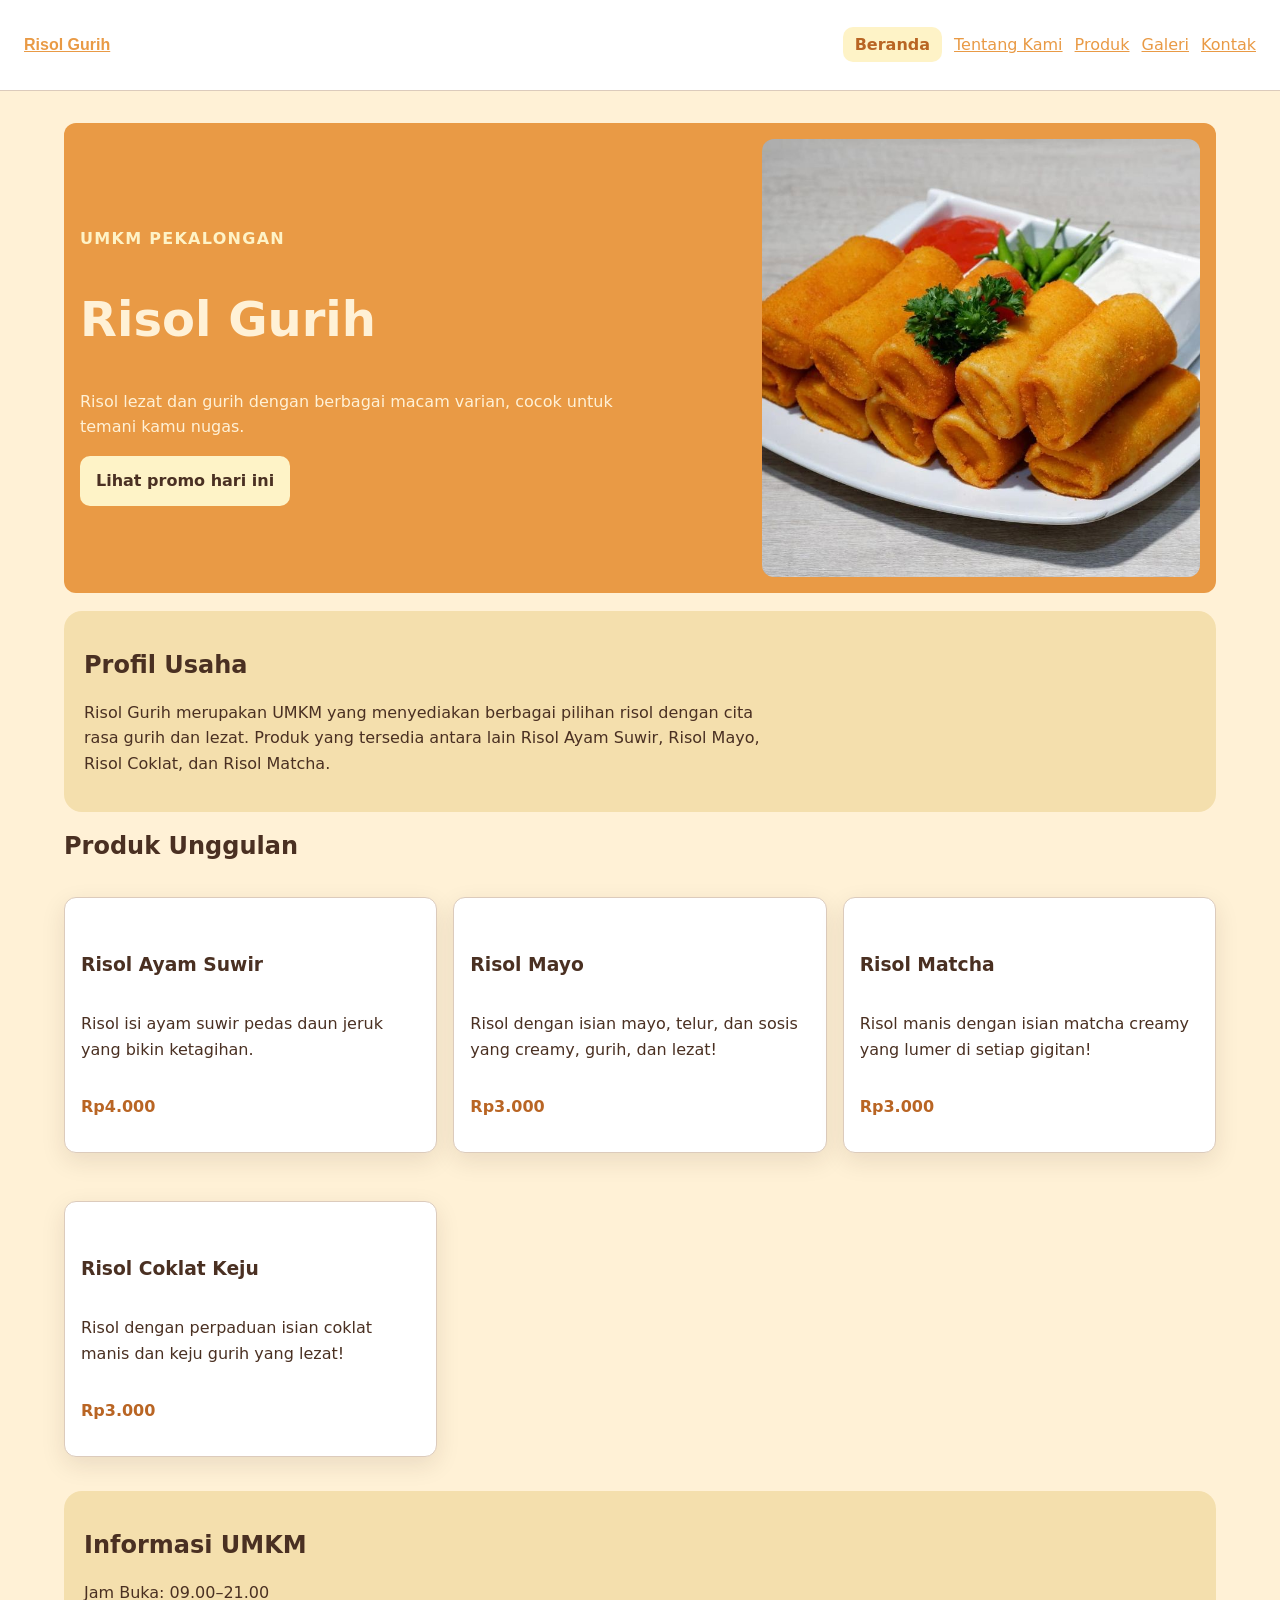
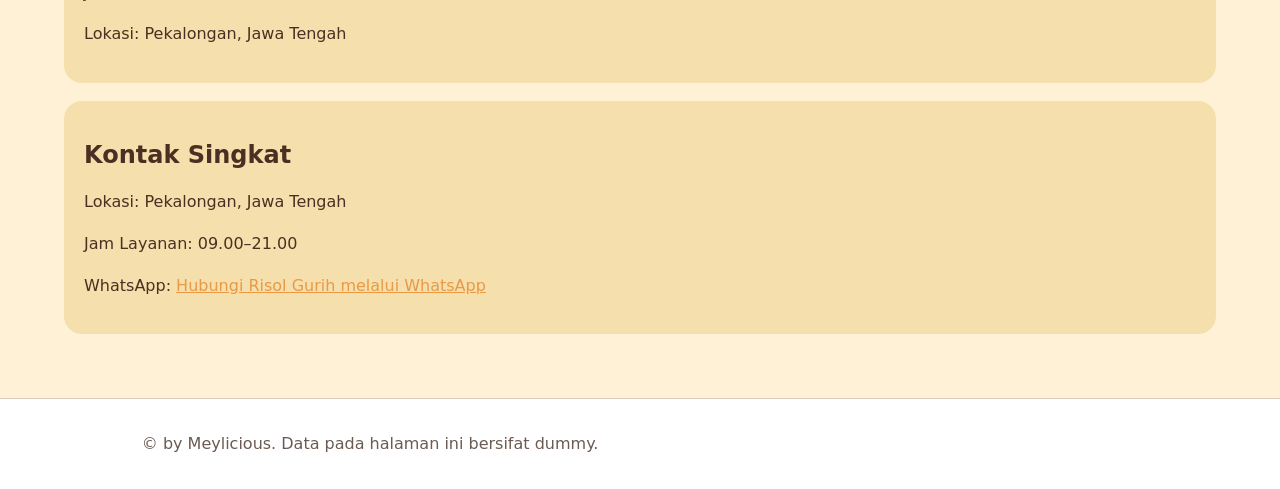
==== commit 5d9a63f5: "P07: responsive website" ====
--- a/index.html
+++ b/index.html
@@ -19,35 +19,36 @@
                 <li><a href="tentang.html">Tentang Kami</a></li>
                 <li><a href="produk.html">Produk</a></li>
                 <li><a href="galeri.html">Galeri</a></li>
-                 <li><a href="kontak.html">Kontak</a></li>
+                <li><a href="kontak.html">Kontak</a></li>
             </ul>
         </nav>
     </header>
 
     <main id="konten" class="page">
+        <section class="hero" aria-labelledby="hero-title">
+            <div class="hero-content">
+                <p class="eyebrow">UMKM Pekalongan</p>
 
-        <section class="hero" aria-labelledby="hero-title">
-    <div class="hero-content">
-        <p class="eyebrow">UMKM Pekalongan</p>
+                <h1 id="hero-title">Risol Gurih</h1>
 
-        <h1 id="hero-title">Risol Gurih</h1>
+                <p class="lead">
+                    Risol lezat dan gurih dengan berbagai macam varian,
+                    cocok untuk temani kamu nugas.
+                </p>
 
-        <p class="lead">
-            Risol lezat dan gurih dengan berbagai macam varian,
-            cocok untuk temani kamu nugas.
-        </p>
+                <button id="promoButton" class="cta-button" type="button">
+                    Lihat promo hari ini
+                </button>
+            </div>
 
-        <button id="promoButton" class="cta-button" type="button">
-            Lihat promo hari ini
-        </button>
-    </div>
-
-    <img
-        class="hero-image"
-        src="assets/images/etalase-risol.jpg"
-        alt="Etalase Risol Gurih berisi berbagai pilihan risol"
-    />
-</section>
+            <img
+                class="hero-image"
+                src="assets/images/etalase-risol.jpg"
+                width="736"
+                height="736"
+                alt="Etalase Risol Gurih berisi berbagai pilihan risol"
+            />
+        </section>
 
         <section id="profil" class="info" aria-labelledby="profil-title">
             <h2 id="profil-title">Profil Usaha</h2>
@@ -64,7 +65,6 @@
             <h2 id="produk-title">Produk Unggulan</h2>
 
             <div class="product-grid">
-
                 <article class="product-card">
                     <h3>Risol Ayam Suwir</h3>
 
@@ -104,7 +104,6 @@
 
                     <p class="price">Rp3.000</p>
                 </article>
-
             </div>
         </section>
 
@@ -128,7 +127,6 @@
                 </a>
             </p>
         </section>
-
     </main>
 
     <footer class="site-footer">
@@ -139,4 +137,4 @@
 
     <script src="js/script.js"></script>
 </body>
-</html>+</html>
--- a/css/style.css
+++ b/css/style.css
@@ -23,7 +23,9 @@
   box-sizing: border-box;
 }
 
-html { color-scheme: light; }
+html {
+  color-scheme: light;
+}
 
 body {
   margin: 0;
@@ -36,7 +38,7 @@
 
 .hero {
   display: grid;
-  grid-template-columns: 1.2fr 0.8fr;
+  grid-template-columns: 1fr;
   gap: var(--space-4);
   align-items: center;
   padding: var(--space-3);
@@ -44,6 +46,7 @@
   border-radius: var(--radius-md);
   color: #fff1d6;
 }
+
 .eyebrow {
   color: var(--color-primary);
   font-weight: 800;
@@ -56,8 +59,9 @@
 }
 
 h1 {
-  font-size: clamp(2rem, 6vw, 3rem);
-}
+  font-size: clamp(1.75rem, 1.25rem + 3vw, 3rem);
+}
+
 h1,
 h2,
 h3 {
@@ -75,8 +79,8 @@
 }
 
 .hero-image {
- width: 100%; 
- border-radius: var(--radius-md); 
+  width: 100%;
+  border-radius: var(--radius-md);
 }
 
 .products {
@@ -142,26 +146,26 @@
   border-bottom: 1px solid var(--color-border);
 }
 
-.nav {
-  display: flex;
-  gap: var(--space-3);
-  align-items: center;
-  justify-content: space-between;
-}
-
 .brand {
   margin-bottom: 0;
   font-family: Arial, sans-serif;
   font-weight: bold;
 }
 
+.nav {
+  display: flex;
+  flex-direction: column;
+  gap: var(--space-3);
+  align-items: flex-start;
+}
+
 .nav ul {
   display: flex;
+  flex-direction: column;
   gap: var(--space-2);
   flex-wrap: wrap;
-  margin: 0;
-  padding: 0;
   list-style: none;
+  padding-left: 0;
 }
 
 .nav li {
@@ -178,23 +182,23 @@
 }
 
 .page {
-  width: 100%;
-  max-width: 100%;
-  padding: var(--space-4);
+  width: min(100% - 2rem, 72rem);
+  margin-inline: auto;
   padding-block: var(--space-5);
 }
 
-a { 
-  color: var(--color-primary); 
-}
-
-a:hover { 
-  color: var(--color-primary-strong); 
-}
-
-:focus-visible { 
-  outline: 3px solid var(--color-focus); 
-  outline-offset: 3px; }
+a {
+  color: var(--color-primary);
+}
+
+a:hover {
+  color: var(--color-primary-strong);
+}
+
+:focus-visible {
+  outline: 3px solid var(--color-focus);
+  outline-offset: 3px;
+}
 
 .info {
   margin-top: 18px;
@@ -211,14 +215,10 @@
   border-bottom: 0;
 }
 
-.product-grid {
-  display: grid;
-  grid-template-columns: repeat(4, minmax(0, 1fr));
-  gap: var(--space-3);
-}
+.product-grid,
 .gallery-grid {
   display: grid;
-  grid-template-columns: repeat(2, minmax(0, 1fr));
+  grid-template-columns: 1fr;
   gap: var(--space-3);
 }
 
@@ -309,6 +309,7 @@
 }
 
 img {
+  display: block;
   max-width: 100%;
   height: auto;
 }
@@ -380,10 +381,10 @@
 }
 
 #form-kontak {
-    padding: 24px;
-    background: #ffffff;
-    border: 1px solid #dccbbc;
-    border-radius: 18px;
+  padding: 24px;
+  background: #ffffff;
+  border: 1px solid #dccbbc;
+  border-radius: 18px;
 }
 
 .form-actions {
@@ -396,7 +397,7 @@
 
 .tentang-grid {
   display: grid;
-  grid-template-columns: 1.2fr 0.8fr;
+  grid-template-columns: 1fr;
   gap: var(--space-4);
   align-items: center;
 }
@@ -415,9 +416,10 @@
   position: absolute;
   top: var(--space-2);
   left: var(--space-2);
-  padding: 0.25rem var(--space-2);
+  max-width: calc(100% - 1rem);
+  padding: 0.25rem 0.5rem;
   color: var(--color-primary-strong);
-  font-size: 0.875rem;
+  font-size: clamp(0.7rem, 3vw, 0.875rem);
   font-weight: 800;
   background: #fef3c7;
   border-radius: 999px;
@@ -448,4 +450,50 @@
   border-radius: var(--radius-md);
   box-shadow: var(--shadow-card);
   margin: 0;
-}+}
+
+.table-scroll {
+  max-width: 100%;
+  overflow-x: auto;
+}
+
+.table-scroll:focus-visible {
+  outline: 3px solid var(--color-focus);
+  outline-offset: 3px;
+}
+
+.table-scroll table {
+  min-width: 40rem;
+}
+
+@media (min-width: 42rem) {
+  .nav ul {
+    flex-direction: row;
+  }
+
+  .gallery-grid {
+    grid-template-columns: repeat(2, minmax(0, 1fr));
+  }
+}
+
+@media (min-width: 48rem) {
+  .hero {
+    grid-template-columns: 1.2fr 0.8fr;
+  }
+
+  .product-grid {
+    grid-template-columns: repeat(2, minmax(0, 1fr));
+  }
+}
+
+@media (min-width: 60rem) {
+  .nav {
+    flex-direction: row;
+    align-items: center;
+    justify-content: space-between;
+  }
+
+  .product-grid {
+    grid-template-columns: repeat(3, minmax(0, 1fr));
+  }
+}
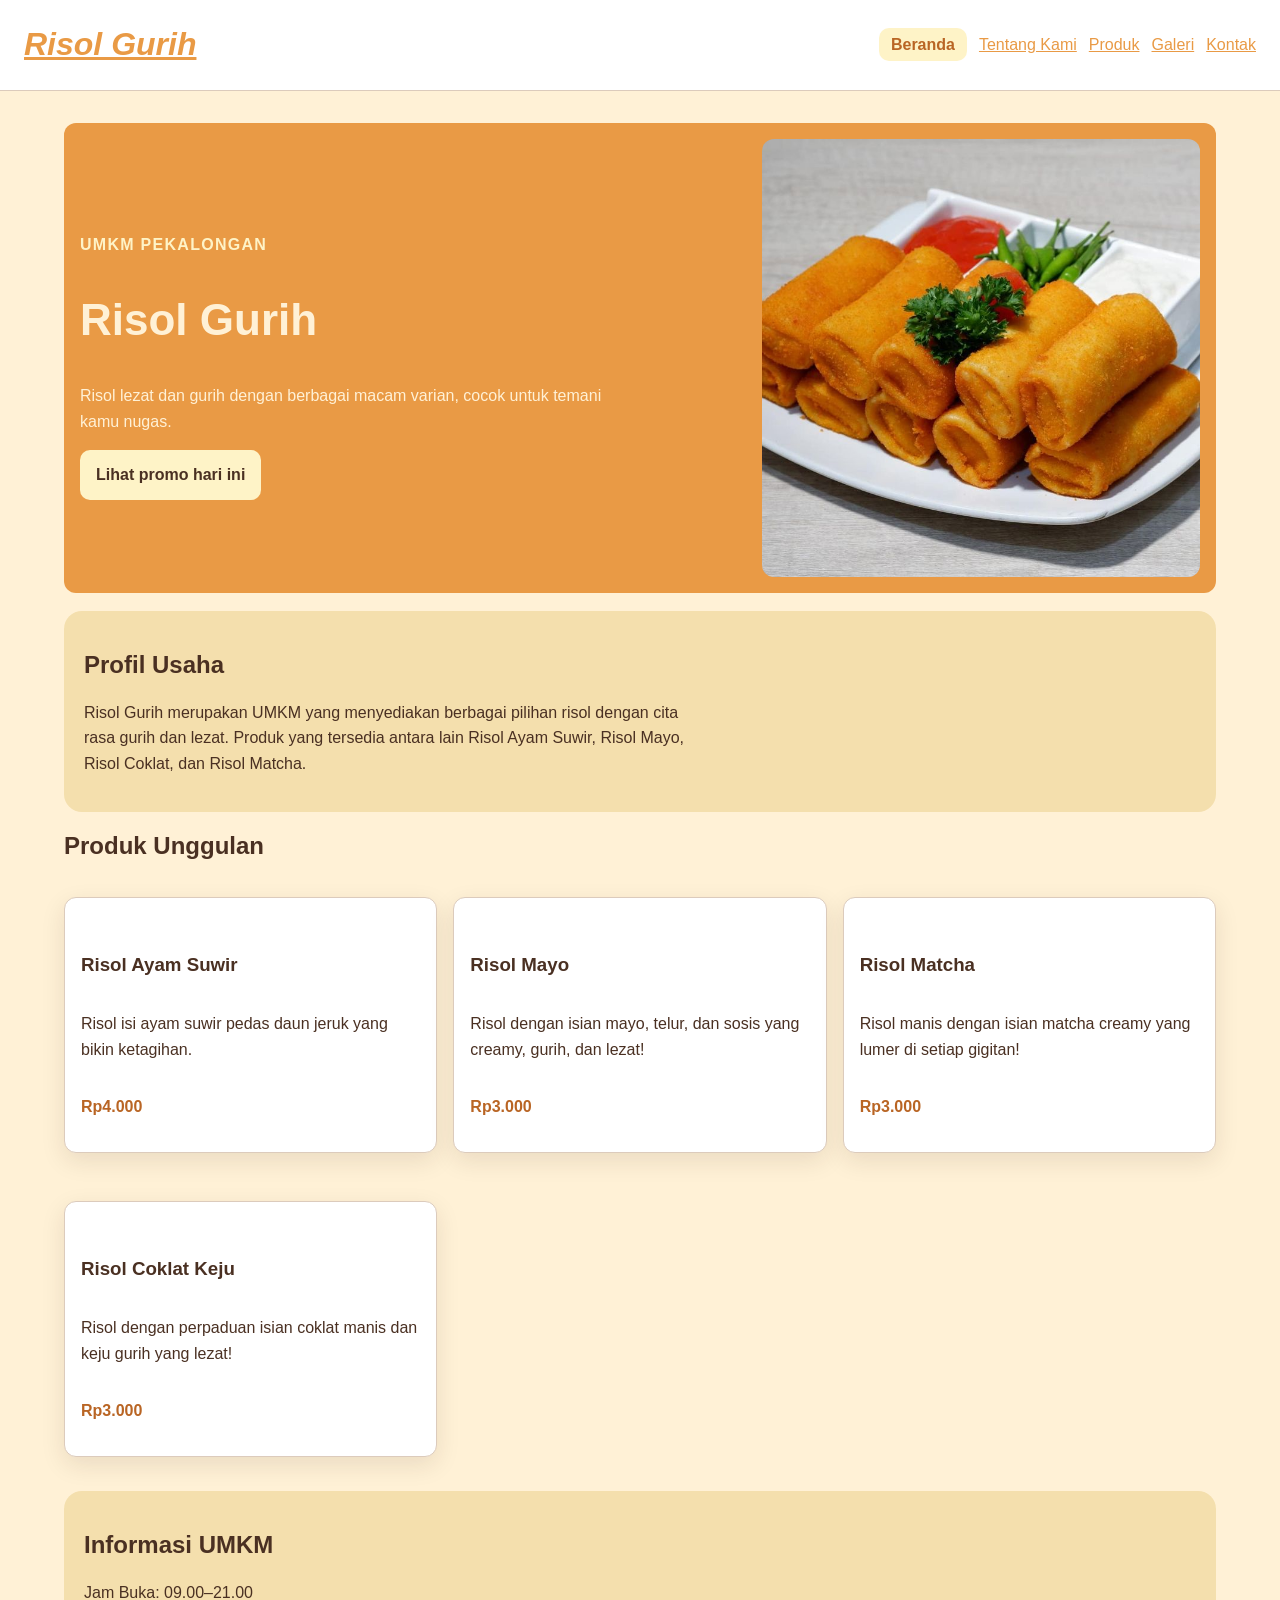
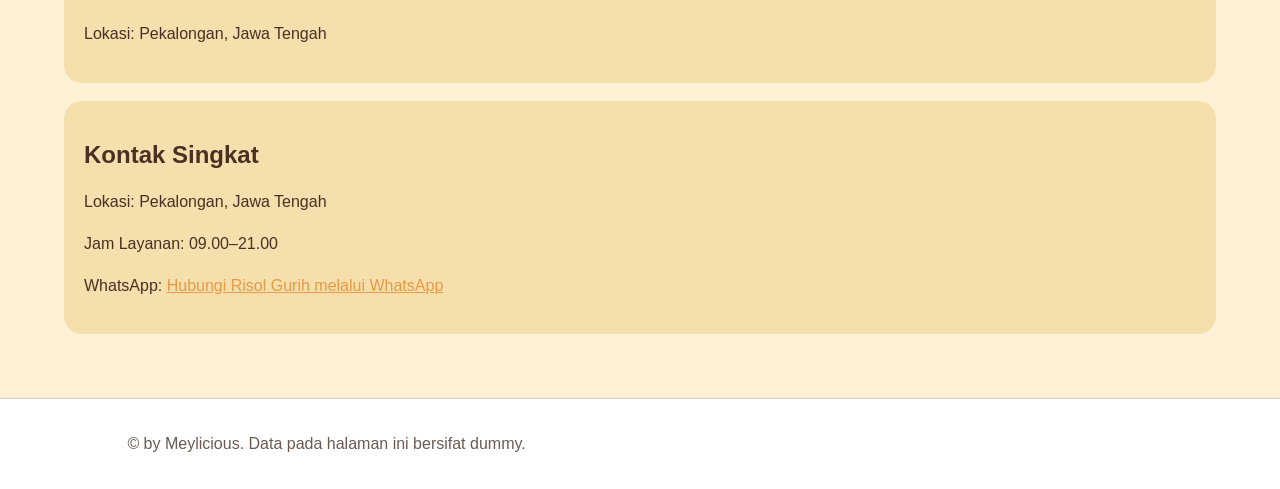
==== commit 322b6744: "feat(P09): tambahkan data produk dinamis, format rupiah, dan status stok" ====
--- a/index.html
+++ b/index.html
@@ -14,7 +14,11 @@
         <nav class="nav" aria-label="Navigasi utama">
             <a class="brand" href="index.html">Risol Gurih</a>
 
-            <ul>
+            <button id="menuButton" type="button" aria-label="Buka menu">
+                ☰
+            </button>
+
+            <ul id="navMenu">
                 <li><a aria-current="page" href="index.html">Beranda</a></li>
                 <li><a href="tentang.html">Tentang Kami</a></li>
                 <li><a href="produk.html">Produk</a></li>
@@ -79,7 +83,8 @@
                     <h3>Risol Mayo</h3>
 
                     <p>
-                        Risol dengan isian mayo, telur, dan sosis yang creamy, gurih, dan lezat!
+                        Risol dengan isian mayo, telur, dan sosis yang creamy,
+                        gurih, dan lezat!
                     </p>
 
                     <p class="price">Rp3.000</p>
@@ -89,7 +94,8 @@
                     <h3>Risol Matcha</h3>
 
                     <p>
-                        Risol manis dengan isian matcha creamy yang lumer di setiap gigitan!
+                        Risol manis dengan isian matcha creamy yang lumer
+                        di setiap gigitan!
                     </p>
 
                     <p class="price">Rp3.000</p>
@@ -99,7 +105,8 @@
                     <h3>Risol Coklat Keju</h3>
 
                     <p>
-                        Risol dengan perpaduan isian coklat manis dan keju gurih yang lezat!
+                        Risol dengan perpaduan isian coklat manis dan keju
+                        gurih yang lezat!
                     </p>
 
                     <p class="price">Rp3.000</p>
@@ -136,5 +143,6 @@
     </footer>
 
     <script src="js/script.js"></script>
+    <script src="js/app.js" defer></script>
 </body>
 </html>
--- a/css/style.css
+++ b/css/style.css
@@ -31,8 +31,8 @@
   margin: 0;
   color: var(--color-text);
   background: var(--color-surface-soft);
-  font-family: system-ui, -apple-system, BlinkMacSystemFont, "Segoe UI", sans-serif;
-  font-size: 1rem;
+  font-family: Arial, sans-serif;
+  font-size: 16px;
   line-height: 1.6;
 }
 
@@ -59,7 +59,7 @@
 }
 
 h1 {
-  font-size: clamp(1.75rem, 1.25rem + 3vw, 3rem);
+  font-size: clamp(2rem, 1.5rem + 2vw, 2.75rem);
 }
 
 h1,
@@ -148,10 +148,11 @@
 
 .brand {
   margin-bottom: 0;
-  font-family: Arial, sans-serif;
-  font-weight: bold;
-}
-
+  font-family: "Baloo 2", sans-serif;
+  font-size: 2rem;
+  font-weight: 800;
+  font-style: italic;
+}
 .nav {
   display: flex;
   flex-direction: column;
@@ -497,3 +498,58 @@
     grid-template-columns: repeat(3, minmax(0, 1fr));
   }
 }
+
+.js-product-grid {
+  display: grid;
+  grid-template-columns: repeat(auto-fit, minmax(14rem, 1fr));
+  gap: var(--space-4);
+}
+
+.js-product-card {
+  padding: var(--space-4);
+  border: 1px solid var(--color-border);
+  border-radius: var(--radius-md);
+  background: var(--color-surface);
+  box-shadow: var(--shadow-card);
+}
+
+.stock-badge {
+  display: inline-flex;
+  margin-block-start: var(--space-2);
+  padding: 0.25rem 0.6rem;
+  border-radius: 999px;
+  font-size: 0.85rem;
+  font-weight: 700;
+  background: #dcfce7;
+  color: #166534;
+}
+
+.stock-badge.warning {
+  background: #fef3c7;
+  color: #92400e;
+}
+
+.stock-badge.empty {
+  background: #fee2e2;
+  color: #991b1b;
+}
+
+/* Hamburger menu */
+#menuButton {
+  display: none;
+}
+
+@media (max-width: 768px) {
+  #menuButton {
+    display: block;
+  }
+
+  #navMenu {
+    display: none;
+  }
+
+  #navMenu.active {
+    display: flex;
+    flex-direction: column;
+  }
+}
